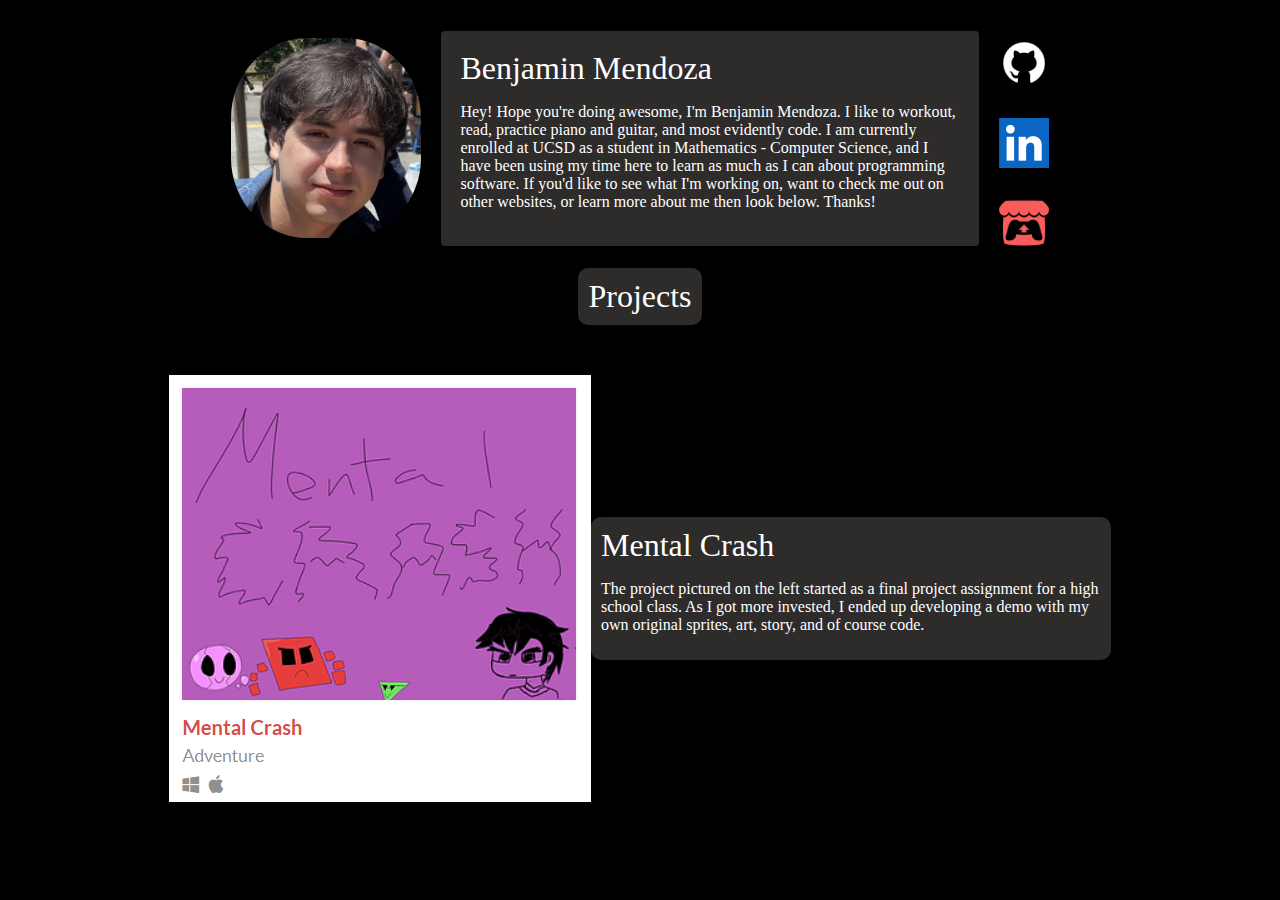
==== index.html @ f994ec90 "Huge changes to css and html layout" ====
<!DOCTYPE html>
<html lang="en">
<head>
    <link rel="stylesheet" href="indexstyles.css">
    <meta charset="UTF-8">
    <meta name="viewport" content="width=device-width, initial-scale=1.0">
    <body style="background-color:rgb(0, 0, 0);"></body>
    <meta http-equiv='cache-control' content='no-cache'>
    <meta http-equiv='expires' content='0'>
    <meta http-equiv='pragma' content='no-cache'>
    <title>BenjaminM's Website</title>
</head>
<body>
    <div class="container">
        <img src="img/ben.jpg" class="image">
        <bio class="box">
            <jumbo> Benjamin Mendoza <br /> </jumbo>
            <p> 
            Hey! Hope you're doing awesome, I'm Benjamin Mendoza. I like to workout, read, practice piano and guitar, and most evidently code.
            I am currently enrolled at UCSD as a student in Mathematics - Computer Science, and I have been using my time here to learn as much as 
            I can about programming software. If you'd like to see what I'm working on, want to check me out on other websites, or learn more about me then look below. Thanks!
            </p>
        </bio>

        <div class="button-container">
            <a target="_blank" href="https://github.com/BenM2405">
                <img src="img/git.png" class="button">
            </a>
            <a target="_blank" href="https://www.linkedin.com/in/benjaminamendozag/">
                <img src="img/lin.png" class="button">
            </a>
            <a target="_blank" href="https://bmen.itch.io/">
                <img src="img/itch.png" class="button">
            </a>
        </div>
    </div>
    <jumbo class="centerbox"> Projects </jumbo>
    <div class="projects">
        <img src="img/mygame1.png">
        <bio class="boxy">
            <jumbo class="big"> Mental Crash <br /> </jumbo>
            <p> 
            The project pictured on the left started as a final project assignment for a high school class.
            As I got more invested, I ended up developing a demo with my own original sprites, art, story, and of course code.
            </p>
        </bio>
    </div>
</body>
</html>
---- indexstyles.css ----
/* Hey there it's Ben! hope ur doing well */

/* Formatting */
body {
    display: flex;
    flex-direction: column;
    justify-content: center;
    align-items: center;
    font-family: Verdana;
    color: #FFFFFF;
}

.container {
    display: inline-flex;
    justify-content: center;
    align-items: center;
    margin-top: 20px;
    gap: 20px;
}

.box {
    max-width: 50%;
    border: 4px solid #2e2b2b;
    padding: 15px;
    border-radius: 4px;
    background-color: #2e2b2b;
    justify-content: space-between;
    max-width: 500px;
}

.boxy {
    background-color: #2e2b2b;
    border: 10px solid #2e2b2b;
    border-radius: 10px;
    max-width: 500px;
}

.centerbox {
    background-color: #2e2b2b;
    border: 10px solid #2e2b2b;
    border-radius: 10px;
    margin-top: 20px;
    max-width: 200px;
}

.image {
    border-radius: 40%;
    max-width: 200px;
    max-height: 200px;
    justify-content: space-evenly;
}

.button-container {
    display: flex;
    flex-direction: column;
    gap: 30px;
    margin-top: 10px;
}

.button {
    max-width: 50px;
    max-height: 50px;
    display: block;
}

.projects {
    margin-top: 50px;
    display: inline-flex;
    justify-content: space-evenly;
    align-items: center;
}

/* Text */
name {
    font-size: 20px;
}

jumbo {
    font-size: 32px;

    text-align: center;
}

p {
    color: white;
}
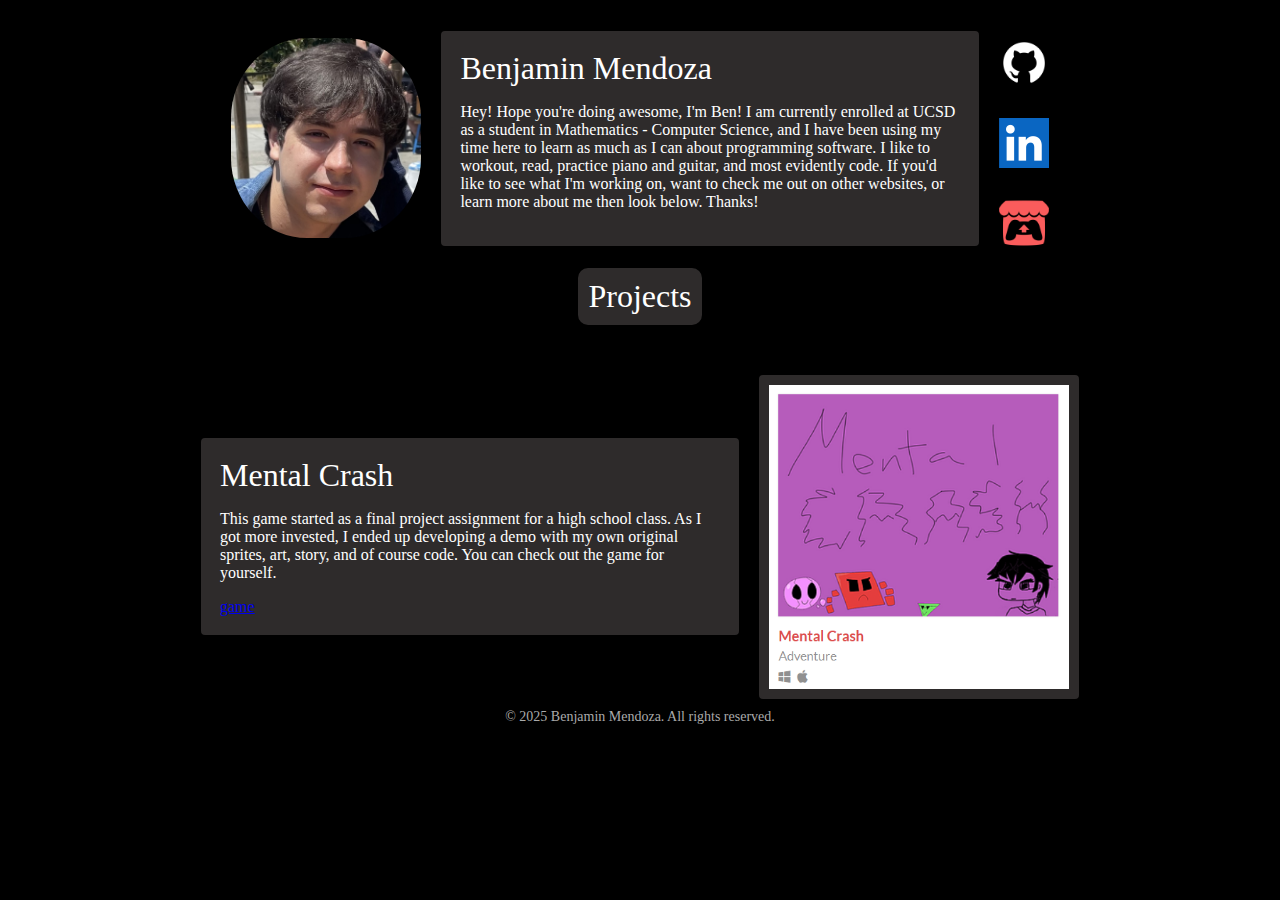
==== commit bd20d59f: "fixed projects" ====
--- a/index.html
+++ b/index.html
@@ -14,11 +14,12 @@
     <div class="container">
         <img src="img/ben.jpg" class="image">
         <bio class="box">
-            <jumbo> Benjamin Mendoza <br /> </jumbo>
+            <jumbo> Benjamin Mendoza <br /> </jumbo> 
             <p> 
-            Hey! Hope you're doing awesome, I'm Benjamin Mendoza. I like to workout, read, practice piano and guitar, and most evidently code.
-            I am currently enrolled at UCSD as a student in Mathematics - Computer Science, and I have been using my time here to learn as much as 
-            I can about programming software. If you'd like to see what I'm working on, want to check me out on other websites, or learn more about me then look below. Thanks!
+            Hey! Hope you're doing awesome, I'm Ben! I am currently enrolled at UCSD as a student in Mathematics - Computer Science, 
+            and I have been using my time here to learn as much as I can about programming software. 
+            I like to workout, read, practice piano and guitar, and most evidently code.
+            If you'd like to see what I'm working on, want to check me out on other websites, or learn more about me then look below. Thanks!
             </p>
         </bio>
 
@@ -34,16 +35,25 @@
             </a>
         </div>
     </div>
+
     <jumbo class="centerbox"> Projects </jumbo>
+
     <div class="projects">
-        <img src="img/mygame1.png">
-        <bio class="boxy">
+        <bio class="box">
             <jumbo class="big"> Mental Crash <br /> </jumbo>
             <p> 
-            The project pictured on the left started as a final project assignment for a high school class.
+            This game started as a final project assignment for a high school class.
             As I got more invested, I ended up developing a demo with my own original sprites, art, story, and of course code.
+            You can check out the game for yourself.
             </p>
+            <a href="https://bmen.itch.io/mental-crash" target="_blank">game</a>
         </bio>
+        <img src="img/mygame1.png" class="projimg">
     </div>
+
+    <footer>
+        &copy; 2025 Benjamin Mendoza. All rights reserved.
+    </footer>
 </body>
+
 </html>--- a/indexstyles.css
+++ b/indexstyles.css
@@ -1,6 +1,6 @@
 /* Hey there it's Ben! hope ur doing well */
 
-/* Formatting */
+/* Base Properties */
 body {
     display: flex;
     flex-direction: column;
@@ -9,6 +9,22 @@
     font-family: Verdana;
     color: #FFFFFF;
 }
+
+img {
+    user-drag: none;
+    -webkit-user-drag: none;
+    pointer-events: none;
+}
+
+footer {
+    text-align: center;
+    padding: 10px;
+    font-size: 14px;
+    color: #aaa;
+    width: auto;
+}
+
+/* New Formatting */
 
 .container {
     display: inline-flex;
@@ -25,13 +41,6 @@
     border-radius: 4px;
     background-color: #2e2b2b;
     justify-content: space-between;
-    max-width: 500px;
-}
-
-.boxy {
-    background-color: #2e2b2b;
-    border: 10px solid #2e2b2b;
-    border-radius: 10px;
     max-width: 500px;
 }
 
@@ -65,9 +74,16 @@
 
 .projects {
     margin-top: 50px;
-    display: inline-flex;
-    justify-content: space-evenly;
+    display: flex;
     align-items: center;
+    justify-content: space-between;
+    gap: 20px;
+}
+
+.projimg {
+    border: 10px solid #2e2b2b;
+    border-radius: 4px;
+    max-width: 300px;
 }
 
 /* Text */
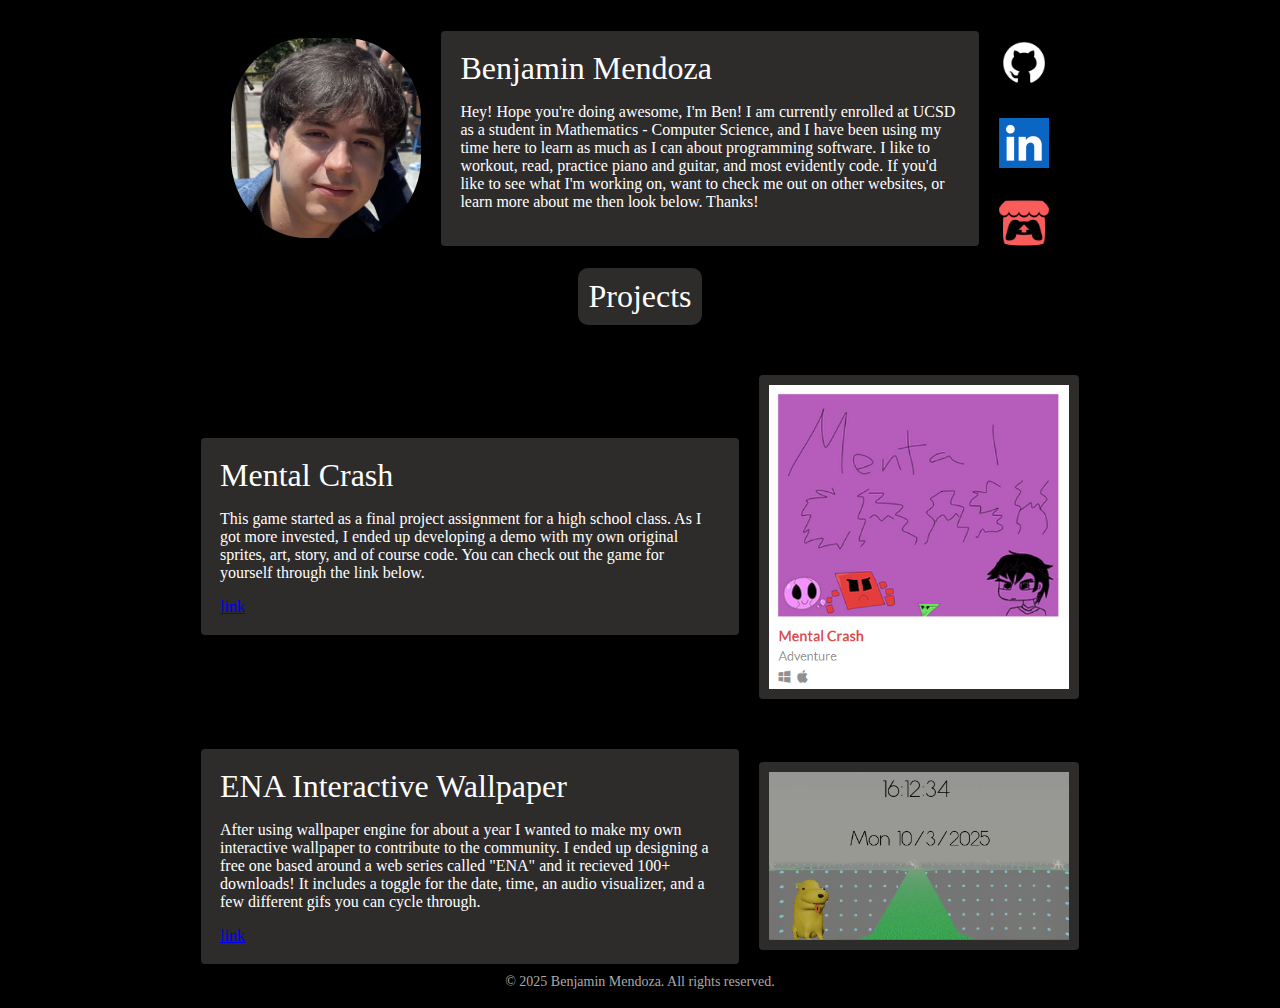
==== commit 7bd8722a: "more projects + star script" ====
--- a/index.html
+++ b/index.html
@@ -4,13 +4,14 @@
     <link rel="stylesheet" href="indexstyles.css">
     <meta charset="UTF-8">
     <meta name="viewport" content="width=device-width, initial-scale=1.0">
-    <body style="background-color:rgb(0, 0, 0);"></body>
     <meta http-equiv='cache-control' content='no-cache'>
     <meta http-equiv='expires' content='0'>
     <meta http-equiv='pragma' content='no-cache'>
     <title>BenjaminM's Website</title>
 </head>
 <body>
+    <div class="star-container"></div>
+    <script src="indexscript.js"></script>
     <div class="container">
         <img src="img/ben.jpg" class="image">
         <bio class="box">
@@ -44,16 +45,28 @@
             <p> 
             This game started as a final project assignment for a high school class.
             As I got more invested, I ended up developing a demo with my own original sprites, art, story, and of course code.
-            You can check out the game for yourself.
+            You can check out the game for yourself through the link below.
             </p>
-            <a href="https://bmen.itch.io/mental-crash" target="_blank">game</a>
+            <a href="https://bmen.itch.io/mental-crash" target="_blank">link</a>
         </bio>
         <img src="img/mygame1.png" class="projimg">
+    </div>
+    <div class="projects">
+        <bio class="box">
+            <jumbo class="big"> ENA Interactive Wallpaper <br /> </jumbo>
+            <p>
+            After using wallpaper engine for about a year I wanted to make my own interactive 
+            wallpaper to contribute to the community. I ended up designing a free one based
+            around a web series called "ENA" and it recieved 100+ downloads! It includes a toggle for 
+            the date, time, an audio visualizer, and a few different gifs you can cycle through.
+            </p>
+            <a href="https://steamcommunity.com/sharedfiles/filedetails/?id=2466418722" target="_blank">link</a>
+        </bio>
+        <img src="img/enawall.png" class="projimg">
     </div>
 
     <footer>
         &copy; 2025 Benjamin Mendoza. All rights reserved.
     </footer>
 </body>
-
 </html>--- a/indexstyles.css
+++ b/indexstyles.css
@@ -8,6 +8,9 @@
     align-items: center;
     font-family: Verdana;
     color: #FFFFFF;
+    overflow-x: hidden;
+    overflow-y: auto;
+    background-color: black;
 }
 
 img {
@@ -101,3 +104,45 @@
     color: white;
 }
 
+/* Animation */
+.star-container {
+    position: absolute;
+    width: 100%;
+    height: 100%;
+    top: 0;
+    left: 0;
+    pointer-events: none;
+    z-index: -1;
+}
+
+.star {
+    position: absolute;
+    background-color: white;
+    border-radius: 50%;
+    opacity: 0;
+    animation: sparkle 1.5s infinite alternate, twinkle 3s infinite ease-in-out;
+}
+
+
+@keyframes sparkle {
+    0% {
+        transform: scale(0.5);
+        opacity: 0.5;
+    }
+    100% {
+        transform: scale(1.5);
+        opacity: 1;
+    }
+}
+
+@keyframes twinkle {
+    0% {
+        opacity: 0.5;
+    }
+    50% {
+        opacity: 1;
+    }
+    100% {
+        opacity: 0.5;
+    }
+}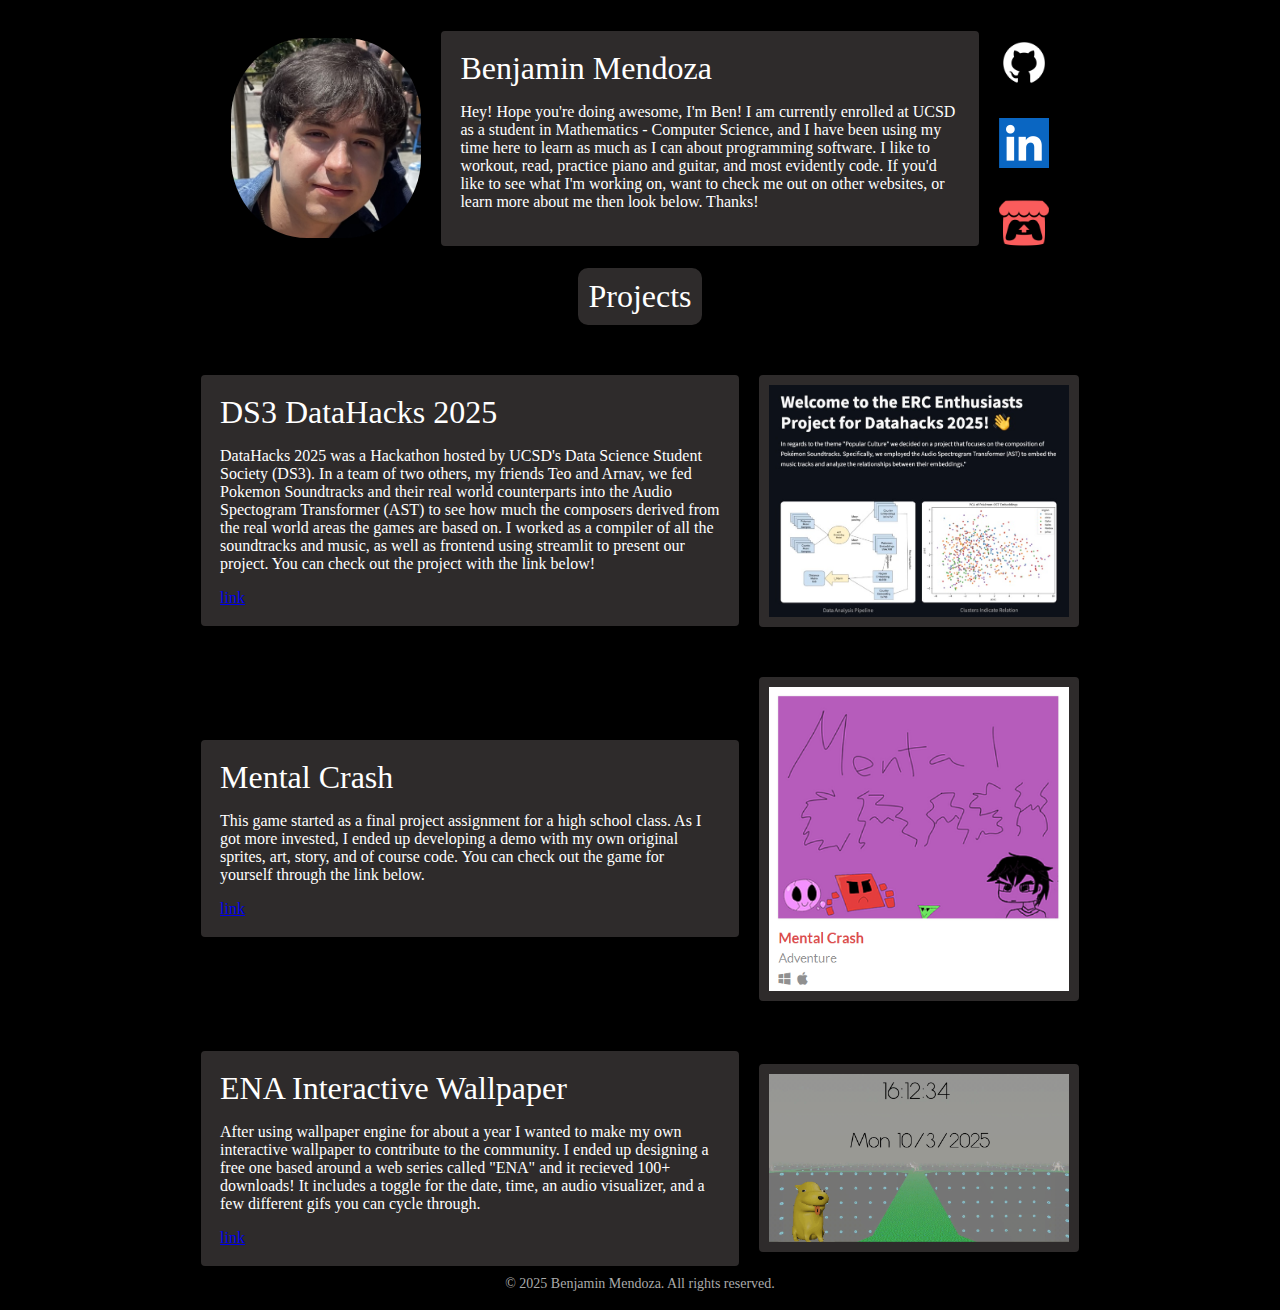
==== commit abf00083: "added datahacks25 project" ====
--- a/index.html
+++ b/index.html
@@ -1,13 +1,14 @@
 <!DOCTYPE html>
 <html lang="en">
 <head>
+    <link rel="icon" href="img/webicon.ico" type="image/x-icon">
     <link rel="stylesheet" href="indexstyles.css">
     <meta charset="UTF-8">
     <meta name="viewport" content="width=device-width, initial-scale=1.0">
     <meta http-equiv='cache-control' content='no-cache'>
     <meta http-equiv='expires' content='0'>
     <meta http-equiv='pragma' content='no-cache'>
-    <title>BenjaminM's Website</title>
+    <title>Benjamin Mendoza</title>
 </head>
 <body>
     <div class="star-container"></div>
@@ -41,6 +42,34 @@
 
     <div class="projects">
         <bio class="box">
+            <jumbo class="big"> DS3 DataHacks 2025 <br /> </jumbo>
+            <p> 
+            DataHacks 2025 was a Hackathon hosted by UCSD's Data Science Student Society (DS3).
+            In a team of two others, my friends Teo and Arnav, we fed Pokemon Soundtracks
+            and their real world counterparts into the Audio Spectogram Transformer (AST) to
+            see how much the composers derived from the real world areas the games are
+            based on. I worked as a compiler of all the soundtracks and music, as well
+            as frontend using streamlit to present our project. You can check out the project
+            with the link below!
+            </p>
+            <a href="https://devpost.com/software/embedding-pokemon-osts-into-the-real-world" target="_blank">link</a>
+        </bio>
+        <img src="img/DH25.jpg" class="projimg">
+    </div>
+<!-- 
+    <div class="projects">
+        <bio class="box">
+            <jumbo class="big"> VGDC TritonWare 2025 <br /> </jumbo>
+            <p> 
+            Coming Soon!!!
+            </p>
+            <a href="" target="_blank">link</a>
+        </bio>
+        <img src="" class="projimg">
+    </div>
+-->
+    <div class="projects">
+        <bio class="box">
             <jumbo class="big"> Mental Crash <br /> </jumbo>
             <p> 
             This game started as a final project assignment for a high school class.
--- a/indexstyles.css
+++ b/indexstyles.css
@@ -104,6 +104,44 @@
     color: white;
 }
 
+/* Size Adjustment */
+@media (max-width: 768px) {
+    body {
+        font-size: 14px;
+        padding: 10px;
+    }
+
+    .container {
+        flex-direction: column;
+        align-items: center;
+    }
+
+    .image {
+        max-width: 150px;
+    }
+}
+
+@media (max-width: 480px) {
+    body {
+        font-size: 12px;
+    }
+
+    .container {
+        flex-direction: column;
+        padding: 5px;
+    }
+
+    .image {
+        max-width: 100px;
+    }
+
+    .button-container {
+        display: flex;
+        flex-direction: column;
+        align-items: center;
+    }
+}
+
 /* Animation */
 .star-container {
     position: absolute;
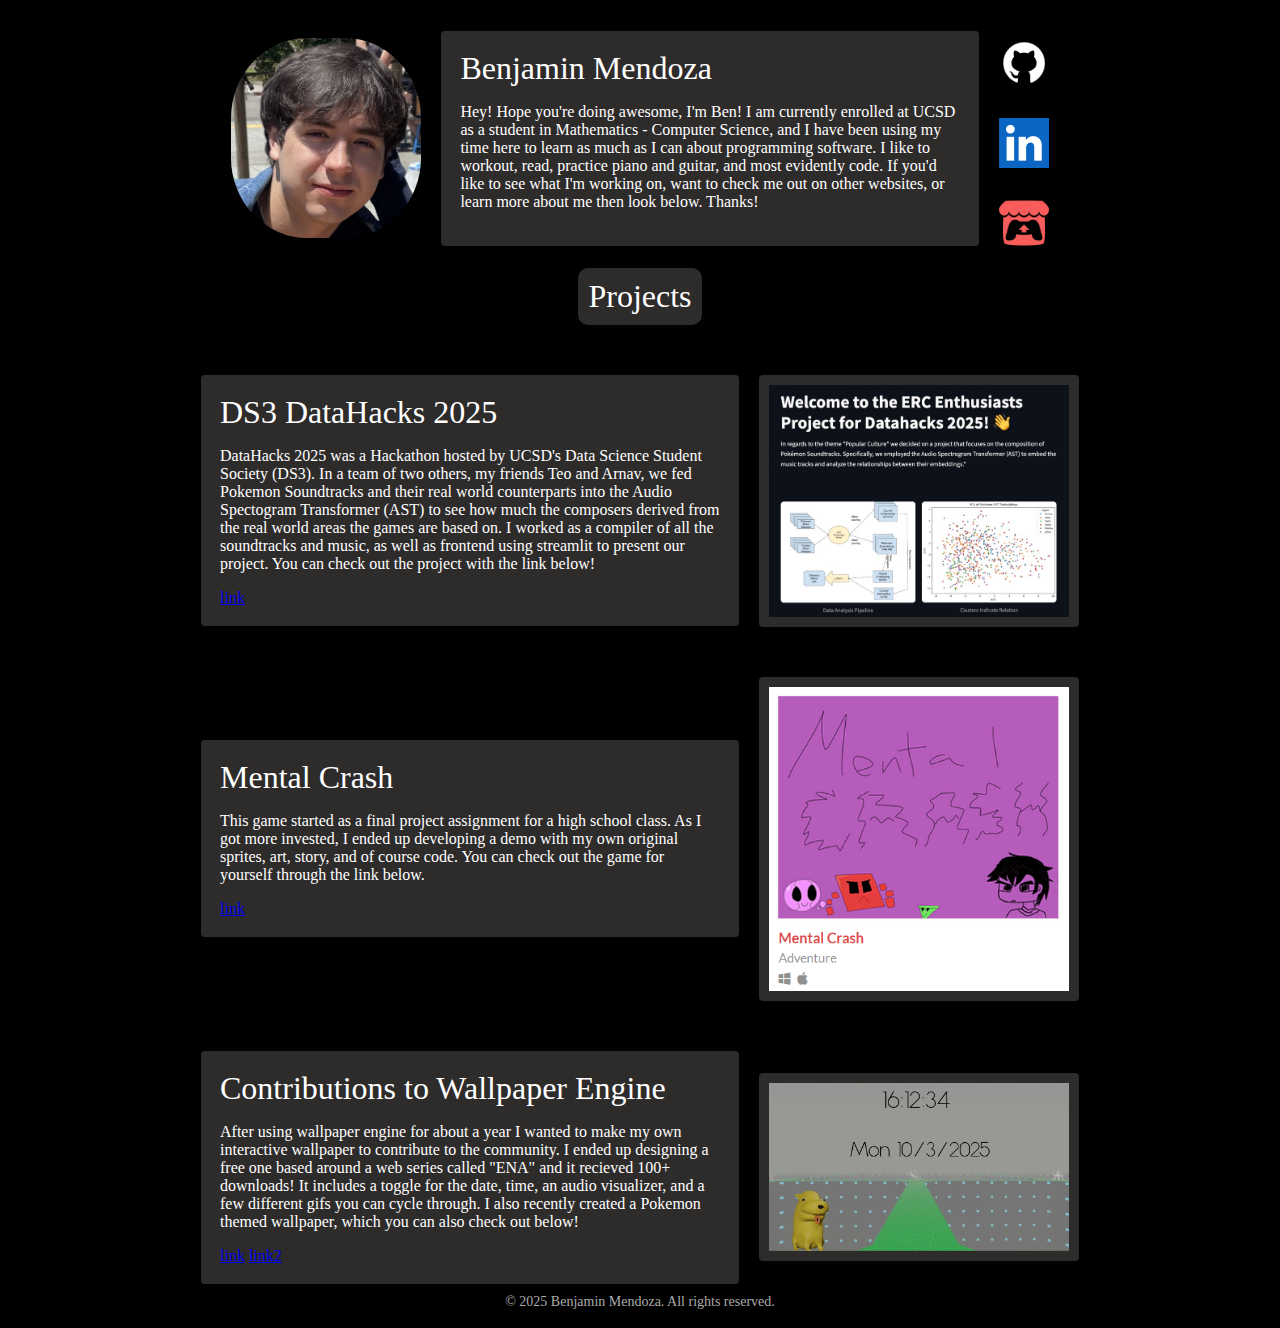
==== commit abd1d4f8: "wallpaper engine contribution" ====
--- a/index.html
+++ b/index.html
@@ -82,14 +82,16 @@
     </div>
     <div class="projects">
         <bio class="box">
-            <jumbo class="big"> ENA Interactive Wallpaper <br /> </jumbo>
+            <jumbo class="big"> Contributions to Wallpaper Engine <br /> </jumbo>
             <p>
             After using wallpaper engine for about a year I wanted to make my own interactive 
             wallpaper to contribute to the community. I ended up designing a free one based
             around a web series called "ENA" and it recieved 100+ downloads! It includes a toggle for 
-            the date, time, an audio visualizer, and a few different gifs you can cycle through.
+            the date, time, an audio visualizer, and a few different gifs you can cycle through. I also
+            recently created a Pokemon themed wallpaper, which you can also check out below!
             </p>
             <a href="https://steamcommunity.com/sharedfiles/filedetails/?id=2466418722" target="_blank">link</a>
+            <a href="https://steamcommunity.com/sharedfiles/filedetails/?id=3465707506" target="_blank">link2</a>
         </bio>
         <img src="img/enawall.png" class="projimg">
     </div>
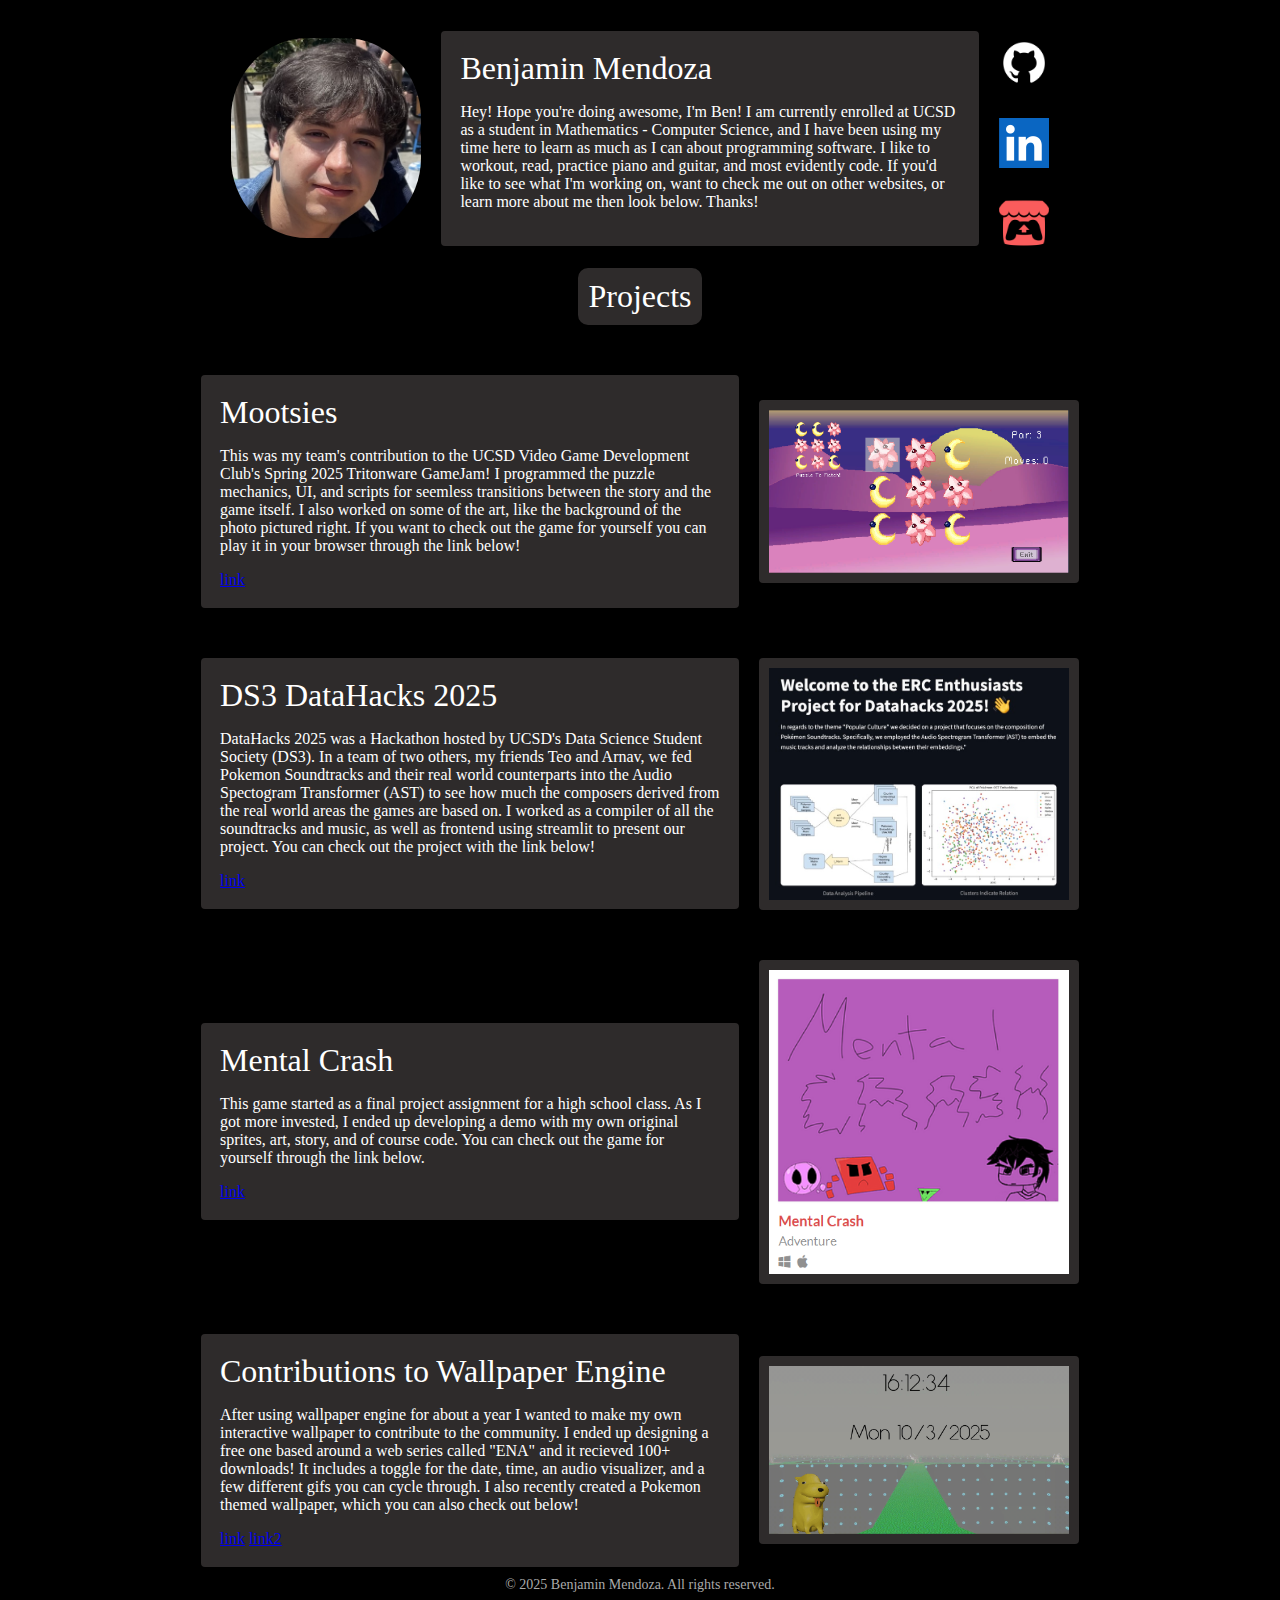
==== commit 06862913: "updated with new project mootsies" ====
--- a/index.html
+++ b/index.html
@@ -39,6 +39,20 @@
     </div>
 
     <jumbo class="centerbox"> Projects </jumbo>
+    <div class="projects">
+        <bio class="box">
+            <jumbo class="big"> Mootsies <br /> </jumbo>
+            <p> 
+            This was my team's contribution to the UCSD Video Game Development Club's Spring 2025 Tritonware
+            GameJam! I programmed the puzzle mechanics, UI, and scripts for seemless transitions between the
+            story and the game itself. I also worked on some of the art, like the background of the photo
+            pictured right. If you want to check out the game for yourself you can play it in your browser through
+            the link below!
+            </p>
+            <a href="https://bmen.itch.io/mootsies" target="_blank">link</a>
+        </bio>
+        <img src="img/mootsies.png" class="projimg">
+    </div>
 
     <div class="projects">
         <bio class="box">
@@ -56,18 +70,6 @@
         </bio>
         <img src="img/DH25.jpg" class="projimg">
     </div>
-<!-- 
-    <div class="projects">
-        <bio class="box">
-            <jumbo class="big"> VGDC TritonWare 2025 <br /> </jumbo>
-            <p> 
-            Coming Soon!!!
-            </p>
-            <a href="" target="_blank">link</a>
-        </bio>
-        <img src="" class="projimg">
-    </div>
--->
     <div class="projects">
         <bio class="box">
             <jumbo class="big"> Mental Crash <br /> </jumbo>
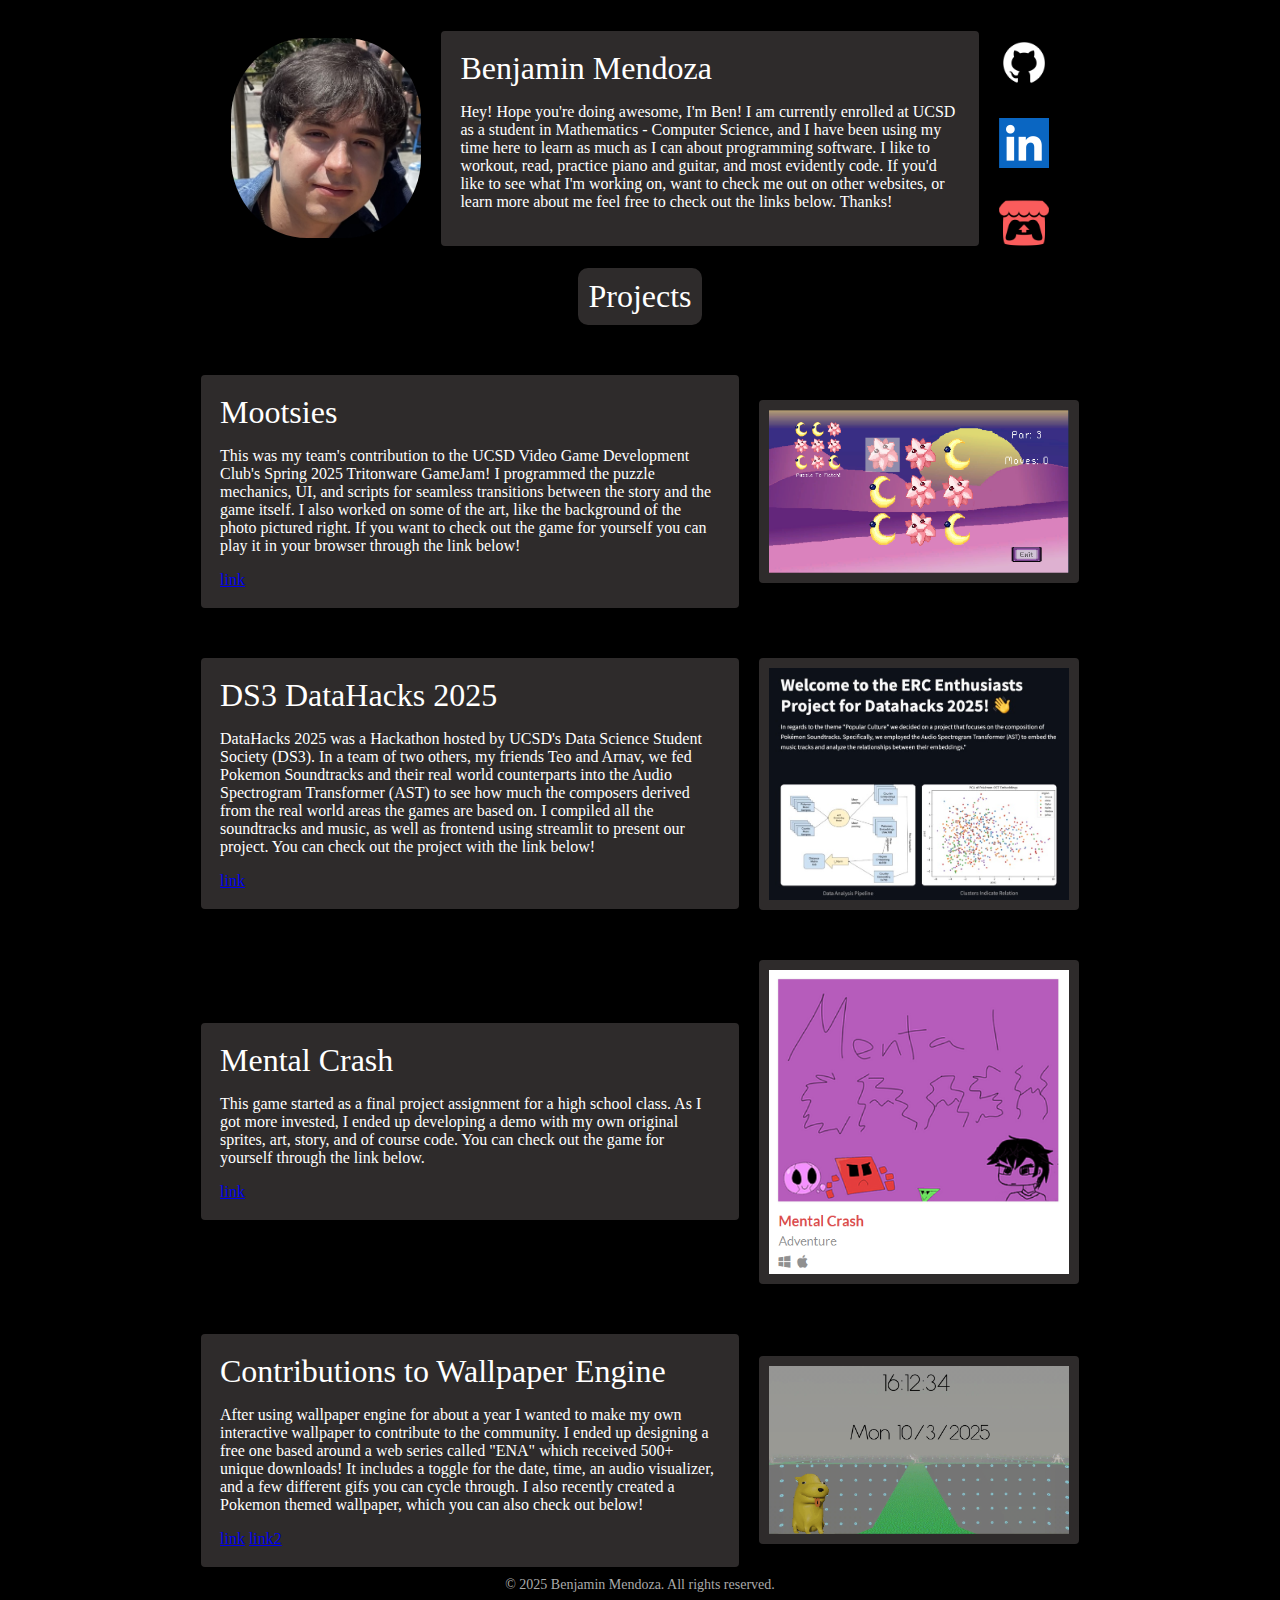
==== commit 72c4a301: "fixed typos" ====
--- a/index.html
+++ b/index.html
@@ -21,7 +21,8 @@
             Hey! Hope you're doing awesome, I'm Ben! I am currently enrolled at UCSD as a student in Mathematics - Computer Science, 
             and I have been using my time here to learn as much as I can about programming software. 
             I like to workout, read, practice piano and guitar, and most evidently code.
-            If you'd like to see what I'm working on, want to check me out on other websites, or learn more about me then look below. Thanks!
+            If you'd like to see what I'm working on, want to check me out on other websites, or learn more about 
+            me feel free to check out the links below. Thanks!
             </p>
         </bio>
 
@@ -44,7 +45,7 @@
             <jumbo class="big"> Mootsies <br /> </jumbo>
             <p> 
             This was my team's contribution to the UCSD Video Game Development Club's Spring 2025 Tritonware
-            GameJam! I programmed the puzzle mechanics, UI, and scripts for seemless transitions between the
+            GameJam! I programmed the puzzle mechanics, UI, and scripts for seamless transitions between the
             story and the game itself. I also worked on some of the art, like the background of the photo
             pictured right. If you want to check out the game for yourself you can play it in your browser through
             the link below!
@@ -60,11 +61,10 @@
             <p> 
             DataHacks 2025 was a Hackathon hosted by UCSD's Data Science Student Society (DS3).
             In a team of two others, my friends Teo and Arnav, we fed Pokemon Soundtracks
-            and their real world counterparts into the Audio Spectogram Transformer (AST) to
+            and their real world counterparts into the Audio Spectrogram Transformer (AST) to
             see how much the composers derived from the real world areas the games are
-            based on. I worked as a compiler of all the soundtracks and music, as well
-            as frontend using streamlit to present our project. You can check out the project
-            with the link below!
+            based on. I compiled all the soundtracks and music, as well as frontend using streamlit 
+            to present our project. You can check out the project with the link below!
             </p>
             <a href="https://devpost.com/software/embedding-pokemon-osts-into-the-real-world" target="_blank">link</a>
         </bio>
@@ -88,7 +88,7 @@
             <p>
             After using wallpaper engine for about a year I wanted to make my own interactive 
             wallpaper to contribute to the community. I ended up designing a free one based
-            around a web series called "ENA" and it recieved 100+ downloads! It includes a toggle for 
+            around a web series called "ENA" which received 500+ unique downloads! It includes a toggle for 
             the date, time, an audio visualizer, and a few different gifs you can cycle through. I also
             recently created a Pokemon themed wallpaper, which you can also check out below!
             </p>
